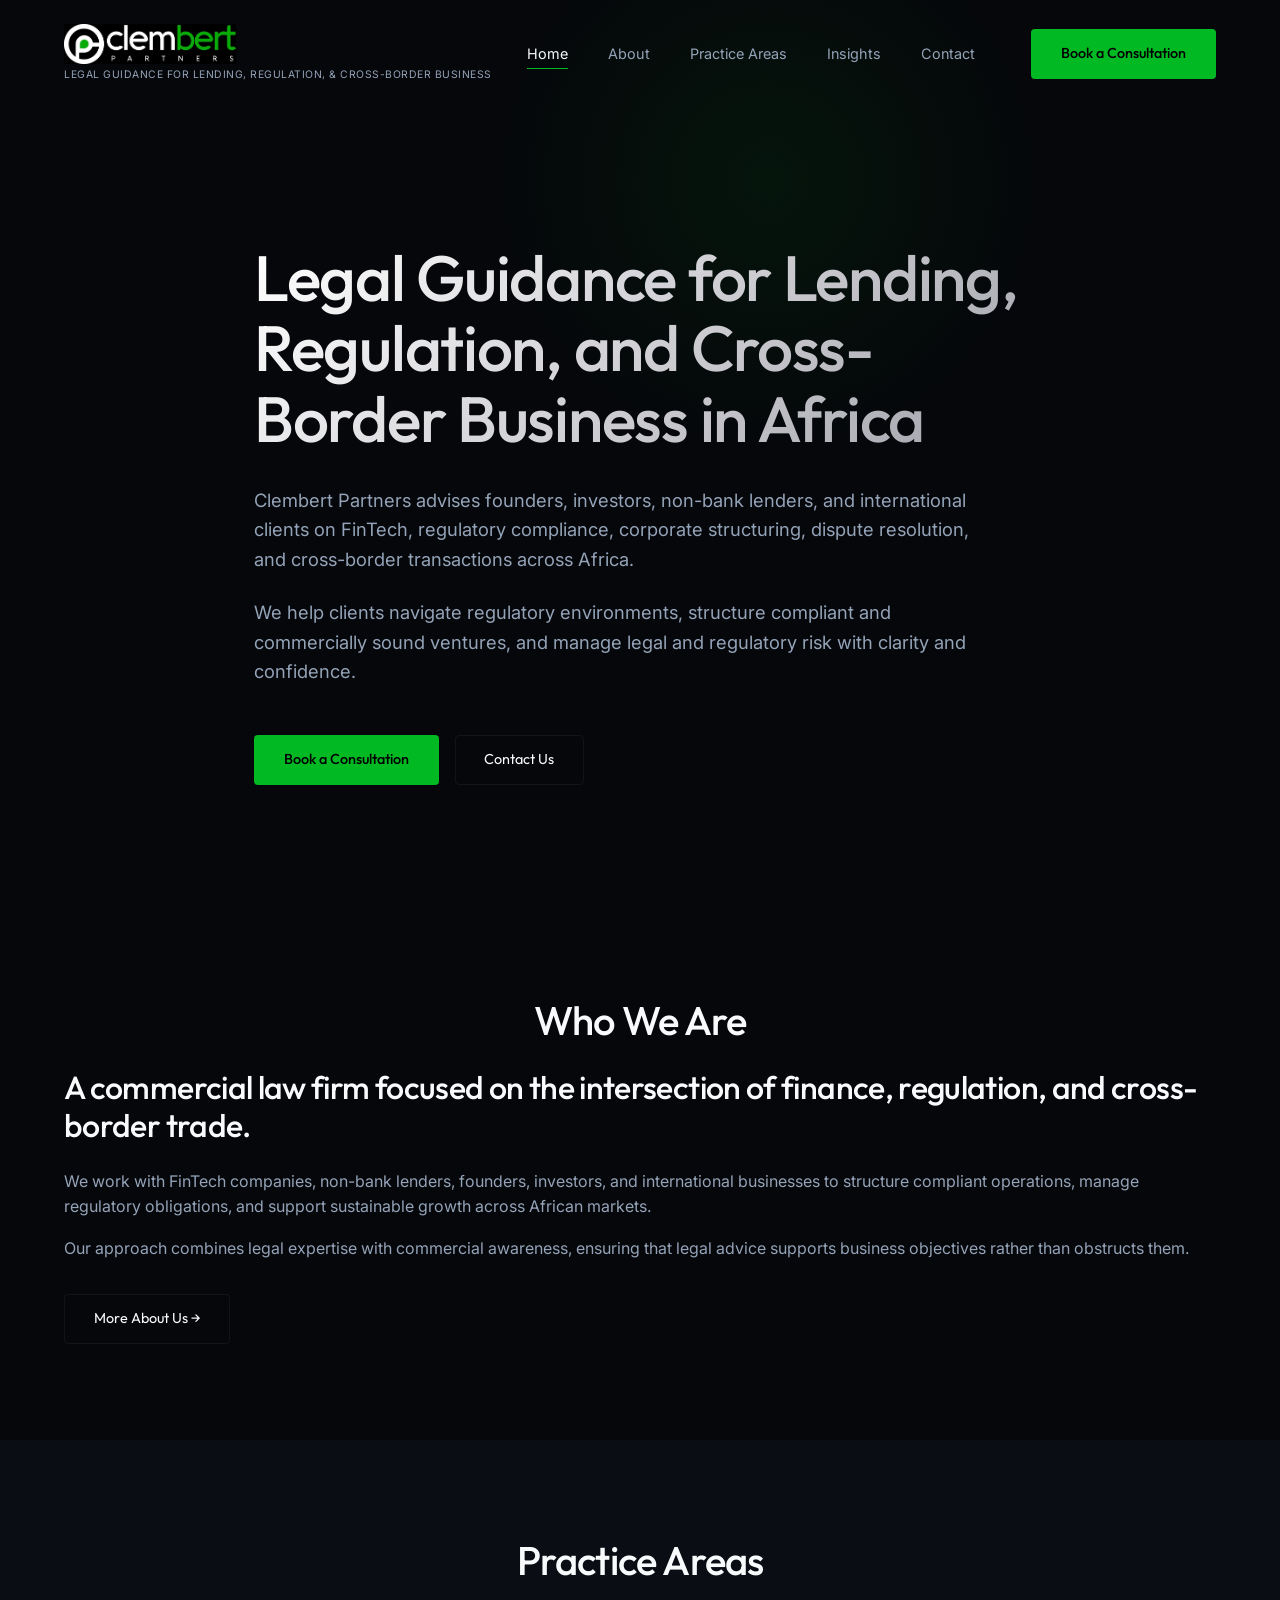
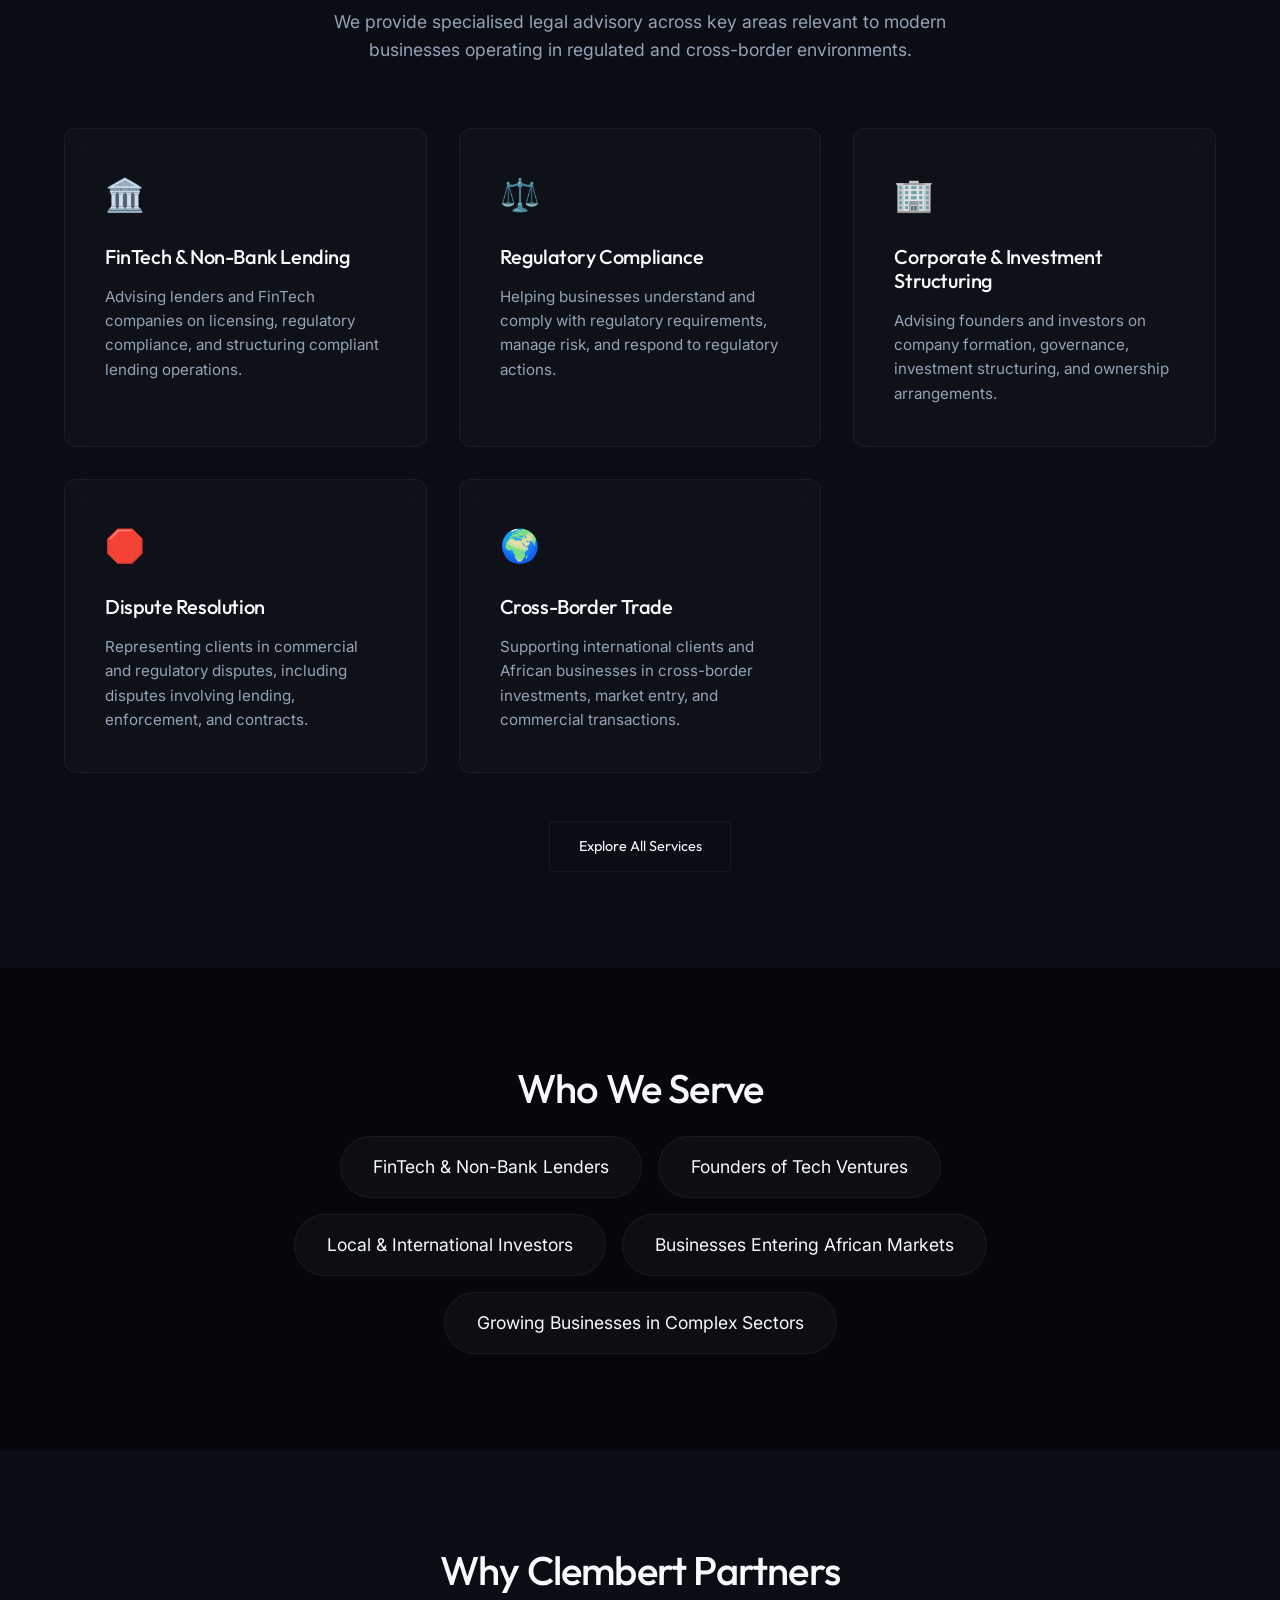
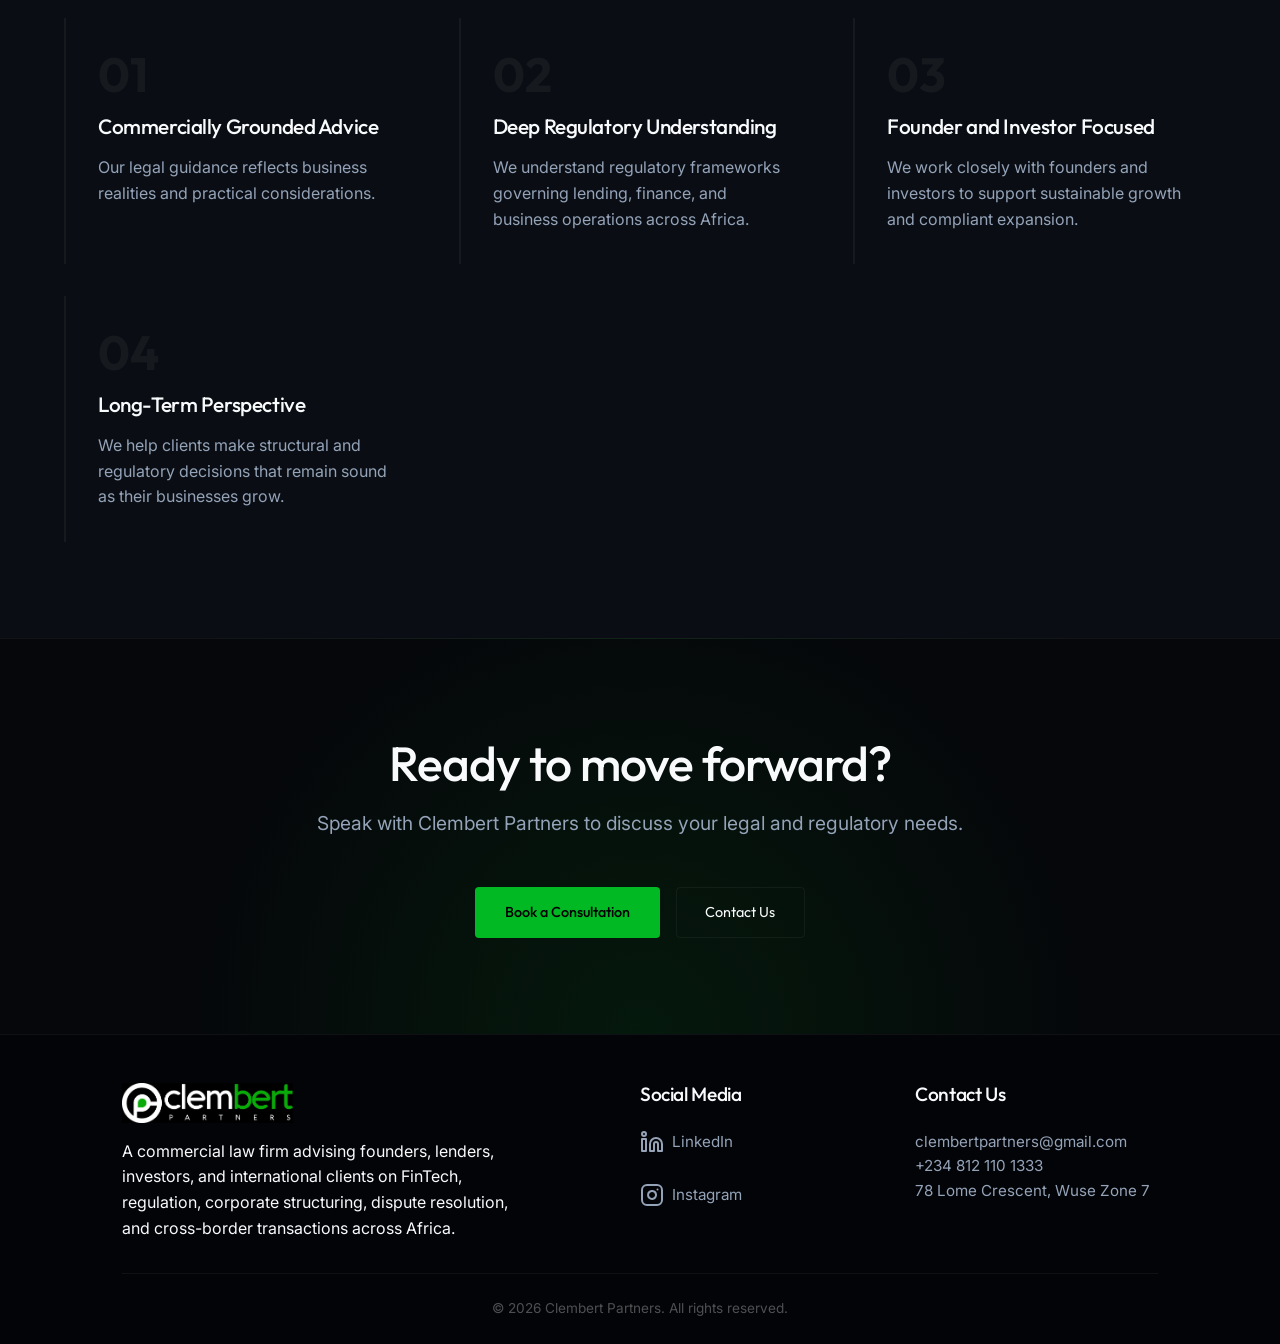
==== index.html @ 67b32c98 "initial commit" ====
<!DOCTYPE html>
<html lang="en">

<head>
    <link rel="icon" type="image/png" href="images/favicon.png">
    <meta charset="UTF-8">
    <meta name="viewport" content="width=device-width, initial-scale=1.0">
    <title>Clembert Partners | Law Firm for Africa</title>
    <meta name="description" content="Legal Guidance for Lending, Regulation, and Cross-Border Business in Africa">
    <link rel="stylesheet" href="styles.css">
</head>

<body>
    <app-header></app-header>

    <!-- Hero Section -->
    <header class="hero">
        <div class="hero-bg">
            <div class="glow-orb"></div>
        </div>
        <div class="container hero-content fade-up">
            <h1>Legal Guidance for Lending, Regulation, and Cross-Border Business in Africa</h1>
            <p>Clembert Partners advises founders, investors, non-bank lenders, and international clients on FinTech,
                regulatory compliance, corporate structuring, dispute resolution, and cross-border transactions across
                Africa.</p>
            <p>We help clients navigate regulatory environments, structure compliant and commercially sound ventures,
                and manage legal and regulatory risk with clarity and confidence.</p>
            <div class="hero-actions">
                <a href="https://mail.google.com/mail/?view=cm&fs=1&to=clembertpartners@gmail.com&su=Consultation%20Request" target="_blank" class="btn btn-primary">Book a Consultation</a>
                <a href="contact.html" class="btn btn-secondary">Contact Us</a>
            </div>
        </div>
    </header>

    <!-- About Summary Section -->
    <section class="section">
        <div class="container fade-up">
            <h2 class="section-title">Who We Are</h2>
            <div class="grid" style="grid-template-columns: 1fr; gap: 4rem; align-items: center;">
                <div>
                    <h3 style="font-size: 2rem; margin-bottom: 1.5rem;">A commercial law firm focused on the
                        intersection of finance, regulation, and cross-border trade.</h3>
                    <p style="margin-bottom: 1rem; color: var(--text-secondary);">We work with FinTech companies,
                        non-bank lenders, founders, investors, and international businesses to structure compliant
                        operations, manage regulatory obligations, and support sustainable growth across African
                        markets.</p>
                    <p style="margin-bottom: 2rem; color: var(--text-secondary);">Our approach combines legal expertise
                        with commercial awareness, ensuring that legal advice supports business objectives rather than
                        obstructs them.</p>
                    <a href="about.html" class="btn btn-secondary">More About Us &rarr;</a>
                </div>
            </div>
        </div>
    </section>

    <!-- Practice Areas Overview -->
    <section class="section bg-surface">
        <div class="container">
            <div class="section-header fade-up">
                <h2 class="section-title">Practice Areas</h2>
                <p class="section-subtitle">We provide specialised legal advisory across key areas relevant to modern
                    businesses operating in regulated and cross-border environments.</p>
            </div>

            <div class="grid">
                <div class="card fade-up">
                    <div class="card-icon">🏛️</div>
                    <h4 class="card-title">FinTech & Non-Bank Lending</h4>
                    <p class="card-desc">Advising lenders and FinTech companies on licensing, regulatory compliance, and
                        structuring compliant lending operations.</p>
                </div>
                <div class="card fade-up" style="transition-delay: 0.1s;">
                    <div class="card-icon">⚖️</div>
                    <h4 class="card-title">Regulatory Compliance</h4>
                    <p class="card-desc">Helping businesses understand and comply with regulatory requirements, manage
                        risk, and respond to regulatory actions.</p>
                </div>
                <div class="card fade-up" style="transition-delay: 0.2s;">
                    <div class="card-icon">🏢</div>
                    <h4 class="card-title">Corporate & Investment Structuring</h4>
                    <p class="card-desc">Advising founders and investors on company formation, governance, investment
                        structuring, and ownership arrangements.</p>
                </div>
                <div class="card fade-up" style="transition-delay: 0.3s;">
                    <div class="card-icon">🛑</div>
                    <h4 class="card-title">Dispute Resolution</h4>
                    <p class="card-desc">Representing clients in commercial and regulatory disputes, including disputes
                        involving lending, enforcement, and contracts.</p>
                </div>
                <div class="card fade-up" style="transition-delay: 0.4s;">
                    <div class="card-icon">🌍</div>
                    <h4 class="card-title">Cross-Border Trade</h4>
                    <p class="card-desc">Supporting international clients and African businesses in cross-border
                        investments, market entry, and commercial transactions.</p>
                </div>
            </div>

            <div class="align-center" style="margin-top: 3rem; text-align: center;">
                <a href="practice-areas.html" class="btn btn-secondary fade-up">Explore All Services</a>
            </div>
        </div>
    </section>

    <!-- Who We Serve -->
    <section class="section">
        <div class="container fade-up">
            <h2 class="section-title">Who We Serve</h2>
            <div class="pills-grid">
                <div class="pill">FinTech & Non-Bank Lenders</div>
                <div class="pill">Founders of Tech Ventures</div>
                <div class="pill">Local & International Investors</div>
                <div class="pill">Businesses Entering African Markets</div>
                <div class="pill">Growing Businesses in Complex Sectors</div>
            </div>
        </div>
    </section>

    <!-- Why Clembert Partners -->
    <section class="section bg-surface">
        <div class="container fade-up">
            <h2 class="section-title">Why Clembert Partners</h2>
            <div class="grid">
                <div class="feature-item">
                    <div class="feature-number">01</div>
                    <h4>Commercially Grounded Advice</h4>
                    <p>Our legal guidance reflects business realities and practical considerations.</p>
                </div>
                <div class="feature-item">
                    <div class="feature-number">02</div>
                    <h4>Deep Regulatory Understanding</h4>
                    <p>We understand regulatory frameworks governing lending, finance, and business operations across
                        Africa.</p>
                </div>
                <div class="feature-item">
                    <div class="feature-number">03</div>
                    <h4>Founder and Investor Focused</h4>
                    <p>We work closely with founders and investors to support sustainable growth and compliant
                        expansion.</p>
                </div>
                <div class="feature-item">
                    <div class="feature-number">04</div>
                    <h4>Long-Term Perspective</h4>
                    <p>We help clients make structural and regulatory decisions that remain sound as their businesses
                        grow.</p>
                </div>
            </div>
        </div>
    </section>

    <!-- Call to Action Section -->
    <section class="section cta-section">
        <div class="container fade-up">
            <h2>Ready to move forward?</h2>
            <p>Speak with Clembert Partners to discuss your legal and regulatory needs.</p>
            <div class="hero-actions" style="justify-content: center;">
                <a href="https://mail.google.com/mail/?view=cm&fs=1&to=clembertpartners@gmail.com&su=Consultation%20Request" target="_blank" class="btn btn-primary">Book a Consultation</a>
                <a href="contact.html" class="btn btn-secondary">Contact Us</a>
            </div>
        </div>
    </section>

    <!-- Footer -->
    <app-footer></app-footer>

    <script src="components.js"></script>
    <script src="script.js"></script>
</body>

</html>
---- styles.css ----
@import url('https://fonts.googleapis.com/css2?family=Outfit:wght@300;400;500;600;700&family=Inter:wght@300;400;500;600&display=swap');

:root {
  --bg-color: #05070a;
  --bg-surface: #0a0e14;
  --surface-border: rgba(255, 255, 255, 0.05);
  --text-primary: #f8fafc;
  --text-secondary: #94a3b8;
  --accent-color: #00b923;
  /* Vibrant Green from logo */
  --accent-glow: rgba(0, 185, 35, 0.15);

  --font-heading: 'Outfit', sans-serif;
  --font-body: 'Inter', sans-serif;

  --transition-fast: 0.2s ease;
  --transition-smooth: 0.4s cubic-bezier(0.16, 1, 0.3, 1);
}

* {
  margin: 0;
  padding: 0;
  box-sizing: border-box;
}

body {
  font-family: var(--font-body);
  background-color: var(--bg-color);
  color: var(--text-primary);
  line-height: 1.6;
  overflow-x: hidden;
  -webkit-font-smoothing: antialiased;
}

h1,
h2,
h3,
h4,
h5,
h6 {
  font-family: var(--font-heading);
  font-weight: 500;
  line-height: 1.2;
  letter-spacing: -0.02em;
}

a {
  text-decoration: none;
  color: inherit;
  transition: color var(--transition-fast);
}

ul {
  list-style: none;
}

.accent {
  color: var(--accent-color);
}

.mt-2 {
  margin-top: 1rem;
}

.bg-surface {
  background-color: var(--bg-surface);
}

/* Navigation */
.navbar {
  position: fixed;
  top: 0;
  width: 100%;
  z-index: 1000;
  padding: 1.5rem 5%;
  display: flex;
  justify-content: space-between;
  align-items: center;
  background: transparent;
  transition: all var(--transition-smooth);
}

.navbar.scrolled {
  background: rgba(5, 7, 10, 0.85);
  backdrop-filter: blur(12px);
  -webkit-backdrop-filter: blur(12px);
  border-bottom: 1px solid var(--surface-border);
  padding: 1rem 5%;
}

.nav-brand {
  display: flex;
  flex-direction: column;
}

.nav-logo {
  display: flex;
  align-items: center;
}

.nav-logo img {
  height: 40px;
  width: auto;
}

.nav-tagline {
  font-size: 0.65rem;
  color: var(--text-secondary);
  text-transform: uppercase;
  letter-spacing: 0.5px;
  margin-top: 0.2rem;
  display: none;
}

@media (min-width: 1024px) {
  .nav-tagline {
    display: block;
  }
}

.nav-links {
  display: flex;
  gap: 2.5rem;
  align-items: center;
}

.nav-links a:not(.btn) {
  color: var(--text-secondary);
  font-size: 0.9rem;
  font-weight: 400;
  position: relative;
}

.nav-links a:not(.btn):hover,
.nav-links a.active:not(.btn) {
  color: var(--text-primary);
}

.nav-links a:not(.btn)::after {
  content: '';
  position: absolute;
  bottom: -4px;
  left: 0;
  width: 0;
  height: 1px;
  background-color: var(--accent-color);
  transition: width var(--transition-smooth);
}

.nav-links a:not(.btn):hover::after,
.nav-links a.active:not(.btn)::after {
  width: 100%;
}

.btn {
  display: inline-flex;
  align-items: center;
  justify-content: center;
  padding: 0.8rem 1.8rem;
  font-family: var(--font-heading);
  font-size: 0.9rem;
  border-radius: 4px;
  cursor: pointer;
  transition: all var(--transition-smooth);
  border: 1px solid transparent;
}

.btn-primary {
  background: var(--accent-color);
  color: #000;
  font-weight: 500;
}

.btn-primary:hover {
  background: #008f1b;
  box-shadow: 0 0 20px var(--accent-glow);
  transform: translateY(-2px);
}

.btn-secondary {
  background: transparent;
  border-color: var(--surface-border);
  color: var(--text-primary);
}

.btn-secondary:hover {
  border-color: var(--accent-color);
  color: var(--accent-color);
  transform: translateY(-2px);
}

/* Utility */
.container {
  max-width: 1280px;
  margin: 0 auto;
  padding: 0 5%;
}

.section {
  padding: 6rem 0;
  position: relative;
}

.section-title {
  font-size: 2.5rem;
  margin-bottom: 1.5rem;
  text-align: center;
}

.section-subtitle {
  text-align: center;
  color: var(--text-secondary);
  max-width: 700px;
  margin: 0 auto 4rem;
  font-size: 1.1rem;
}

.section-header {
  margin-bottom: 4rem;
  text-align: center;
}

/* Grid / Cards */
.grid {
  display: grid;
  grid-template-columns: repeat(auto-fit, minmax(300px, 1fr));
  gap: 2rem;
}

.card {
  background: rgba(255, 255, 255, 0.02);
  border: 1px solid var(--surface-border);
  padding: 2.5rem;
  border-radius: 12px;
  transition: all var(--transition-smooth);
  position: relative;
  overflow: hidden;
  backdrop-filter: blur(10px);
}

.card-icon {
  font-size: 2rem;
  margin-bottom: 1.5rem;
}

.card-title {
  font-size: 1.25rem;
  margin-bottom: 1rem;
  color: var(--text-primary);
}

.card-desc {
  color: var(--text-secondary);
  font-size: 0.95rem;
}

.card:hover {
  transform: translateY(-5px);
  border-color: rgba(0, 185, 35, 0.3);
  background: rgba(255, 255, 255, 0.04);
}

.card::before {
  content: '';
  position: absolute;
  top: 0;
  left: 0;
  width: 100%;
  height: 2px;
  background: var(--accent-color);
  transform: scaleX(0);
  transform-origin: left;
  transition: transform var(--transition-smooth);
}

.card:hover::before {
  transform: scaleX(1);
}

/* Hero */
.hero {
  position: relative;
  min-height: 100vh;
  display: flex;
  align-items: center;
  padding-top: 8rem;
  overflow: hidden;
}

.hero-bg {
  position: absolute;
  top: 0;
  left: 0;
  width: 100%;
  height: 100%;
  z-index: -1;
}

.glow-orb {
  position: absolute;
  top: 20%;
  left: 60%;
  width: 50vw;
  height: 50vw;
  background: radial-gradient(circle, rgba(0, 185, 35, 0.08) 0%, transparent 60%);
  border-radius: 50%;
  transform: translate(-50%, -50%);
  animation: pulse 10s infinite alternate ease-in-out;
}

@keyframes pulse {
  0% {
    transform: translate(-50%, -50%) scale(1);
    opacity: 0.8;
  }

  100% {
    transform: translate(-50%, -45%) scale(1.1);
    opacity: 1;
  }
}

.hero-content {
  max-width: 900px;
}

.hero h1 {
  font-size: clamp(3rem, 5vw, 4.5rem);
  margin-bottom: 2rem;
  background: linear-gradient(135deg, #ffffff 0%, #a1a1aa 100%);
  -webkit-background-clip: text;
  background-clip: text;
  -webkit-text-fill-color: transparent;
  line-height: 1.1;
}

.hero p {
  font-size: 1.15rem;
  color: var(--text-secondary);
  margin-bottom: 1.5rem;
  max-width: 750px;
}

.hero-actions {
  display: flex;
  gap: 1rem;
  margin-top: 3rem;
}

/* Image Glass Morphism Element */
.image-glass {
  position: relative;
  height: 400px;
  border-radius: 20px;
  background: rgba(255, 255, 255, 0.02);
  border: 1px solid var(--surface-border);
  overflow: hidden;
  display: flex;
  align-items: center;
  justify-content: center;
  backdrop-filter: blur(10px);
}

.glass-orb {
  position: absolute;
  width: 200px;
  height: 200px;
  background: var(--accent-color);
  border-radius: 50%;
  filter: blur(80px);
  opacity: 0.3;
}

.glass-content {
  position: relative;
  z-index: 10;
  text-align: center;
}

.glass-content h4 {
  font-size: 1.5rem;
  margin-bottom: 0.5rem;
}

.glass-content p {
  color: var(--text-secondary);
}

/* Pills Grid */
.pills-grid {
  display: flex;
  flex-wrap: wrap;
  gap: 1rem;
  justify-content: center;
  max-width: 900px;
  margin: 0 auto;
}

.pill {
  padding: 1rem 2rem;
  border-radius: 50px;
  background: rgba(255, 255, 255, 0.03);
  border: 1px solid var(--surface-border);
  font-size: 1.1rem;
  color: var(--text-primary);
  transition: all var(--transition-fast);
  cursor: default;
}

.pill:hover {
  background: rgba(0, 185, 35, 0.1);
  border-color: rgba(0, 185, 35, 0.4);
  color: var(--accent-color);
  transform: translateY(-3px);
}

/* Feature Items (Why Us) */
.feature-item {
  padding: 2rem;
  border-left: 2px solid var(--surface-border);
  transition: all var(--transition-fast);
}

.feature-item:hover {
  border-left-color: var(--accent-color);
  background: linear-gradient(90deg, rgba(255, 255, 255, 0.02) 0%, transparent 100%);
}

.feature-number {
  font-family: var(--font-heading);
  font-size: 3rem;
  color: rgba(255, 255, 255, 0.05);
  font-weight: 700;
  line-height: 1;
  margin-bottom: 1rem;
}

.feature-item h4 {
  font-size: 1.3rem;
  margin-bottom: 1rem;
}

.feature-item p {
  color: var(--text-secondary);
}

/* CTA Section */
.cta-section {
  text-align: center;
  background: radial-gradient(circle at 50% 100%, rgba(0, 185, 35, 0.1) 0%, transparent 60%);
  border-top: 1px solid var(--surface-border);
}

.cta-section h2 {
  font-size: 3rem;
  margin-bottom: 1rem;
}

.cta-section p {
  font-size: 1.2rem;
  color: var(--text-secondary);
  margin-bottom: 2rem;
}

/* Footer */
footer {
  background: #030407;
  padding: 3rem 5% 1.5rem;
  border-top: 1px solid var(--surface-border);
}

.footer-grid {
  display: grid;
  grid-template-columns: 2fr 1fr 1fr;
  gap: 2rem;
  margin-bottom: 2rem;
  max-width: 1280px;
  margin: 0 auto 2rem;
}

.footer-brand .footer-text {
  max-width: 400px;
}

.footer-links .social-icons {
  display: flex;
  flex-direction: column;
  gap: 0.8rem;
}

.footer-links a,
.footer-contact p {
  color: var(--text-secondary);
  transition: color var(--transition-fast);
  font-size: 0.95rem;
}

.footer-links a:hover {
  color: var(--accent-color);
}

.footer-links a:hover svg {
  stroke: var(--accent-color);
}

.footer-contact h4,
.footer-links h4 {
  font-size: 1.2rem;
  margin-bottom: 1.5rem;
  color: var(--text-primary);
}

.footer-bottom {
  border-top: 1px solid var(--surface-border);
  padding-top: 1.5rem;
  color: rgba(255, 255, 255, 0.3);
  font-size: 0.85rem;
  text-align: center;
}

/* Animation Classes */
.fade-up {
  opacity: 0;
  transform: translateY(30px);
  transition: opacity 0.8s ease-out, transform 0.8s ease-out;
}

.fade-up.visible {
  opacity: 1;
  transform: translateY(0);
}

/* Core Values – Modern Premium Look */
.values-modern {
  display: grid;
  grid-template-columns: repeat(auto-fit, minmax(280px, 1fr));
  gap: 1.5rem;
  max-width: 1200px;
  margin: 0 auto;
}

.value-card {
  display: flex;
  flex-direction: column;
  align-items: flex-start;
  padding: 2rem;
  border-radius: 12px;
  background: rgba(255, 255, 255, 0.02);
  border: 1px solid var(--surface-border);
  box-shadow: 0 4px 30px rgba(0, 0, 0, 0.1);
  backdrop-filter: blur(10px);
  position: relative;
  overflow: hidden;
  transition: all var(--transition-smooth);
}

.value-card:hover {
  transform: translateY(-5px);
  background: rgba(0, 185, 35, 0.03);
  border-color: rgba(0, 185, 35, 0.3);
}

.value-num {
  font-family: var(--font-heading);
  font-size: 4rem;
  font-weight: 700;
  line-height: 1;
  color: transparent;
  -webkit-text-stroke: 1px rgba(255, 255, 255, 0.1);
  margin-bottom: 1rem;
  transition: all var(--transition-smooth);
}

.value-card:hover .value-num {
  color: rgba(0, 185, 35, 0.1);
  -webkit-text-stroke: 1px var(--accent-color);
}

.value-content h4 {
  font-size: 1.5rem;
  margin-bottom: 0.5rem;
  color: var(--text-primary);
  transition: color var(--transition-smooth);
}

.value-card:hover .value-content h4 {
  color: var(--accent-color);
}

.value-content p {
  color: var(--text-secondary);
  font-size: 1.1rem;
  line-height: 1.6;
}

/* Redundant .value-card mobile styles removed because they are now identical to default styles */

/* Partner Image Styles */
.partner-image-container {
  width: 280px;
  height: 280px;
  border-radius: 50%;
  border: 1px solid var(--accent-color);
  overflow: hidden;
  flex-shrink: 0;
  background: rgba(0, 185, 35, 0.05);
  box-shadow: 0 0 30px rgba(0, 185, 35, 0.1);
}

.partner-image {
  width: 100%;
  height: 100%;
  object-fit: cover;
  transition: transform var(--transition-smooth);
}

.partner-image:hover {
  transform: scale(1.05);
}

.team-card {
  display: flex;
  gap: 3rem;
  align-items: flex-start;
}

@media (max-width: 768px) {
  .team-card {
    flex-direction: column;
    align-items: center;
    text-align: center;
  }

  .nav-links {
    display: none;
    /* Add mobile menu later */
  }

  .hero h1 {
    font-size: 2.5rem;
  }

  .grid {
    grid-template-columns: 1fr !important;
  }

  .footer-grid {
    grid-template-columns: 1fr;
    gap: 2rem;
  }
}
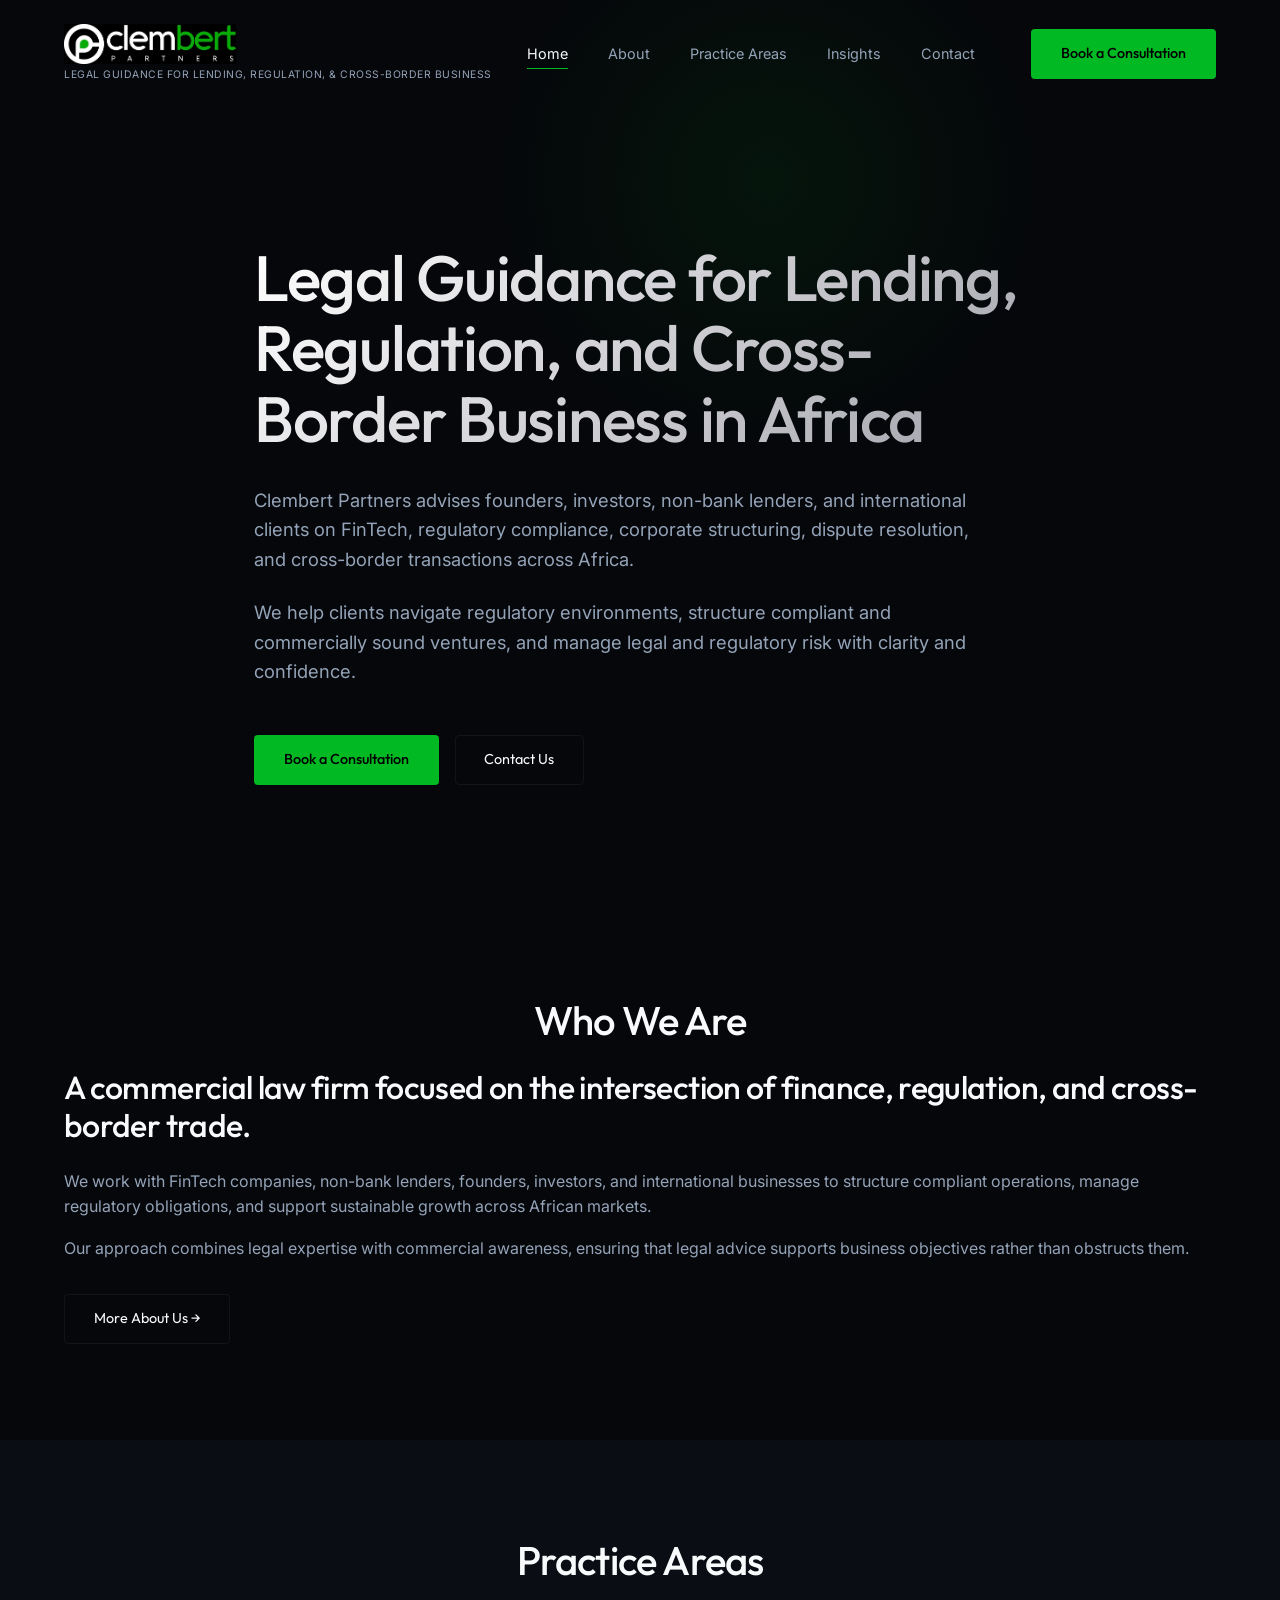
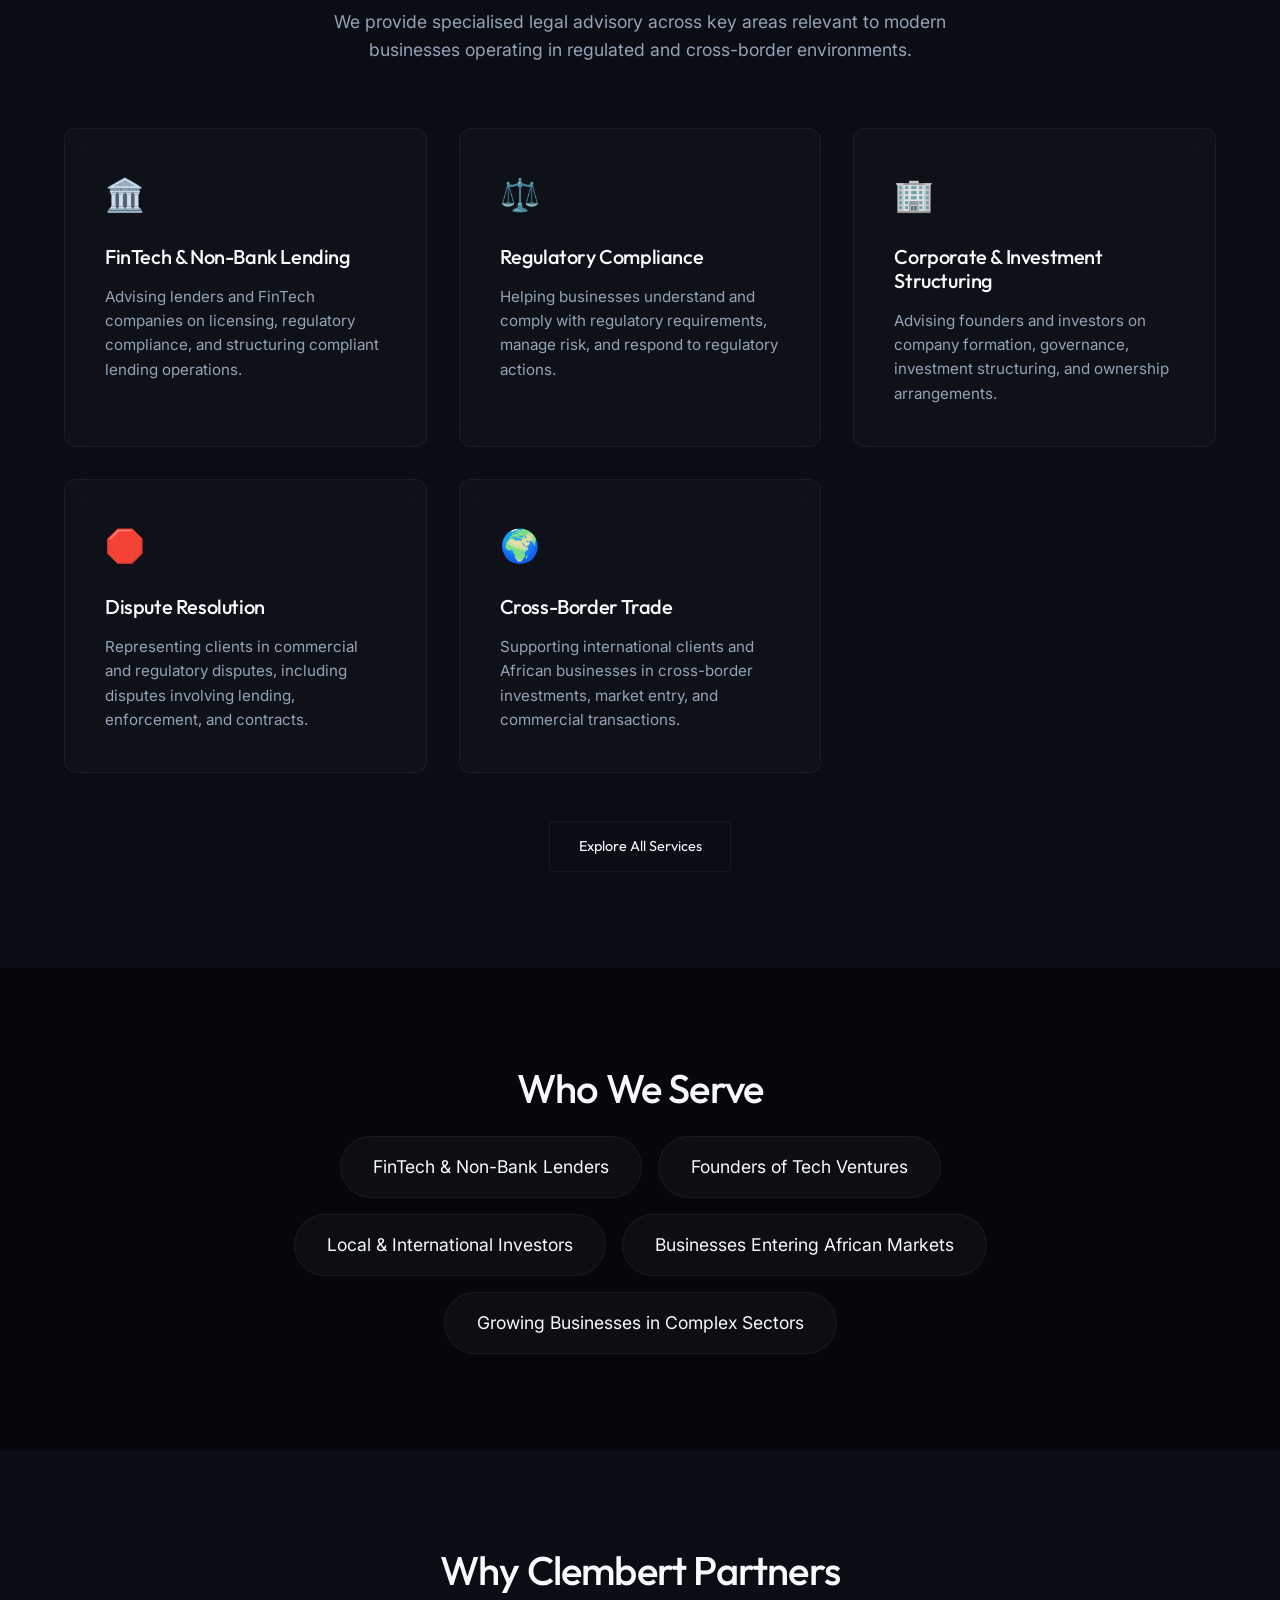
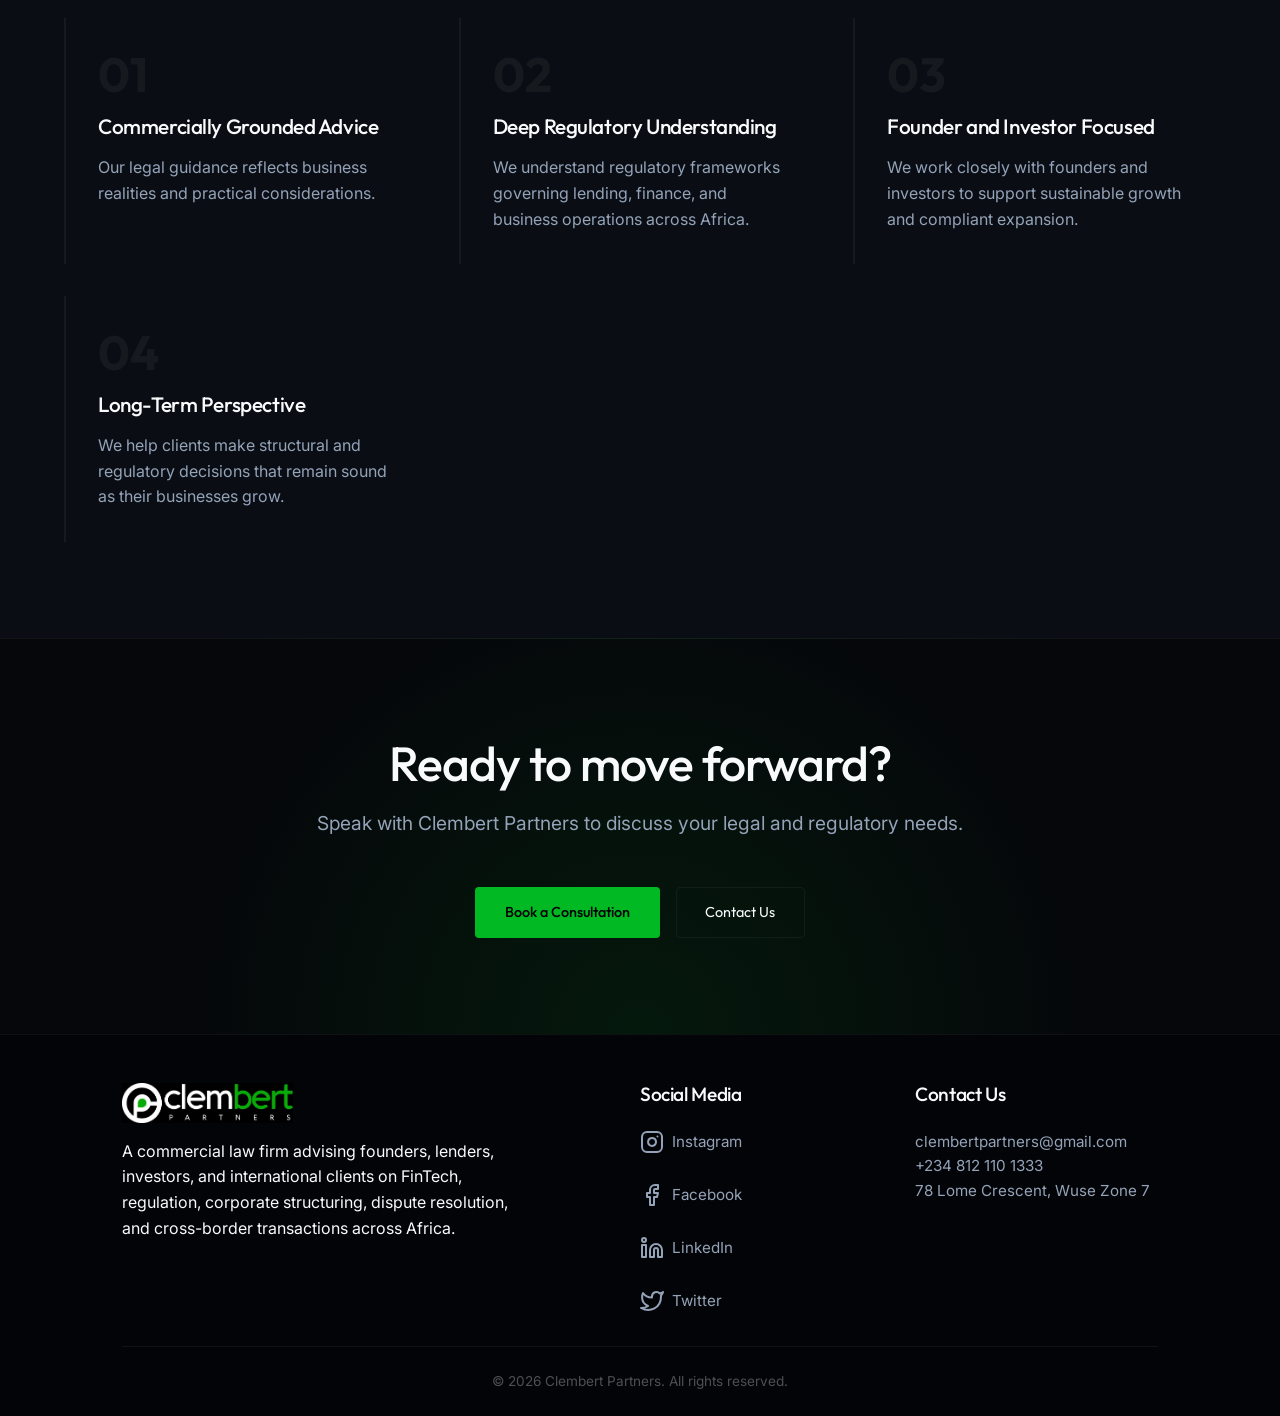
==== commit b74dd12a: "sitemap added" ====
--- a/index.html
+++ b/index.html
@@ -7,6 +7,22 @@
     <meta name="viewport" content="width=device-width, initial-scale=1.0">
     <title>Clembert Partners | Law Firm for Africa</title>
     <meta name="description" content="Legal Guidance for Lending, Regulation, and Cross-Border Business in Africa">
+    <link rel="canonical" href="https://clembertpartners.com/">
+    
+    <!-- Open Graph / Facebook -->
+    <meta property="og:type" content="website">
+    <meta property="og:url" content="https://clembertpartners.com/">
+    <meta property="og:title" content="Clembert Partners | Law Firm for Africa">
+    <meta property="og:description" content="Legal Guidance for Lending, Regulation, and Cross-Border Business in Africa">
+    <meta property="og:image" content="https://clembertpartners.com/images/og-image.png">
+
+    <!-- Twitter -->
+    <meta property="twitter:card" content="summary_large_image">
+    <meta property="twitter:url" content="https://clembertpartners.com/">
+    <meta property="twitter:title" content="Clembert Partners | Law Firm for Africa">
+    <meta property="twitter:description" content="Legal Guidance for Lending, Regulation, and Cross-Border Business in Africa">
+    <meta property="twitter:image" content="https://clembertpartners.com/images/og-image.png">
+
     <link rel="stylesheet" href="styles.css">
 </head>
 
--- a/styles.css
+++ b/styles.css
@@ -150,6 +150,40 @@
 .nav-links a:not(.btn):hover::after,
 .nav-links a.active:not(.btn)::after {
   width: 100%;
+}
+
+/* Hamburger Menu */
+.hamburger {
+  display: none;
+  flex-direction: column;
+  justify-content: space-between;
+  width: 24px;
+  height: 18px;
+  background: none;
+  border: none;
+  cursor: pointer;
+  padding: 0;
+  z-index: 1001;
+}
+
+.hamburger-line {
+  width: 100%;
+  height: 2px;
+  background-color: var(--text-primary);
+  transition: all var(--transition-fast);
+  transform-origin: center;
+}
+
+.hamburger.active .hamburger-line:nth-child(1) {
+  transform: rotate(45deg) translate(5px, 5px);
+}
+
+.hamburger.active .hamburger-line:nth-child(2) {
+  opacity: 0;
+}
+
+.hamburger.active .hamburger-line:nth-child(3) {
+  transform: rotate(-45deg) translate(7px, -6px);
 }
 
 .btn {
@@ -631,9 +665,44 @@
     text-align: center;
   }
 
+  .hamburger {
+    display: flex;
+  }
+
   .nav-links {
-    display: none;
-    /* Add mobile menu later */
+    position: fixed;
+    top: 0;
+    right: -100%;
+    width: 280px;
+    height: 100vh;
+    background: var(--bg-surface);
+    backdrop-filter: blur(20px);
+    -webkit-backdrop-filter: blur(20px);
+    flex-direction: column;
+    justify-content: flex-start;
+    align-items: flex-start;
+    padding: 6rem 2rem 2rem;
+    gap: 2rem;
+    transition: right var(--transition-smooth);
+    border-left: 1px solid var(--surface-border);
+    z-index: 1000;
+  }
+
+  .nav-links.active {
+    right: 0;
+  }
+
+  .nav-links a:not(.btn) {
+    font-size: 1.1rem;
+    width: 100%;
+    padding: 0.5rem 0;
+  }
+
+  .nav-links .btn {
+    margin-left: 0;
+    margin-top: 1rem;
+    width: 100%;
+    justify-content: flex-start;
   }
 
   .hero h1 {
